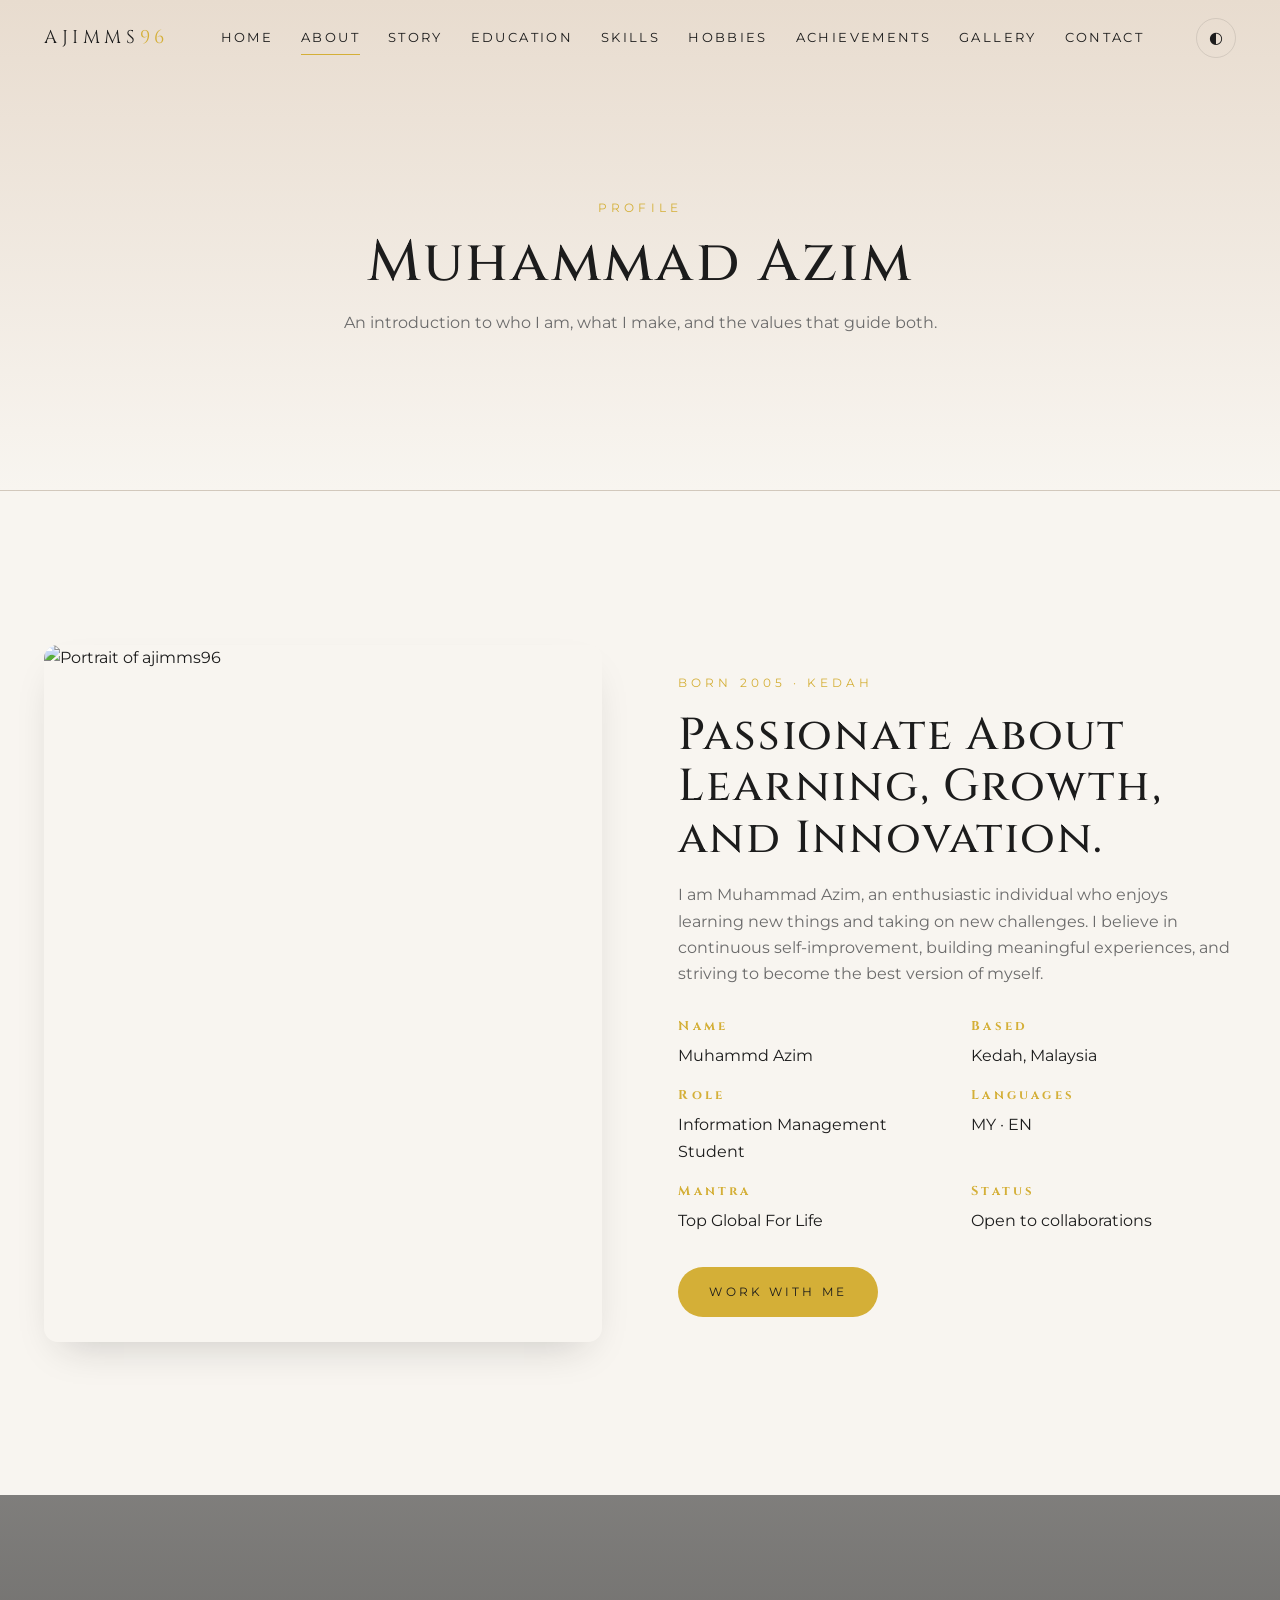
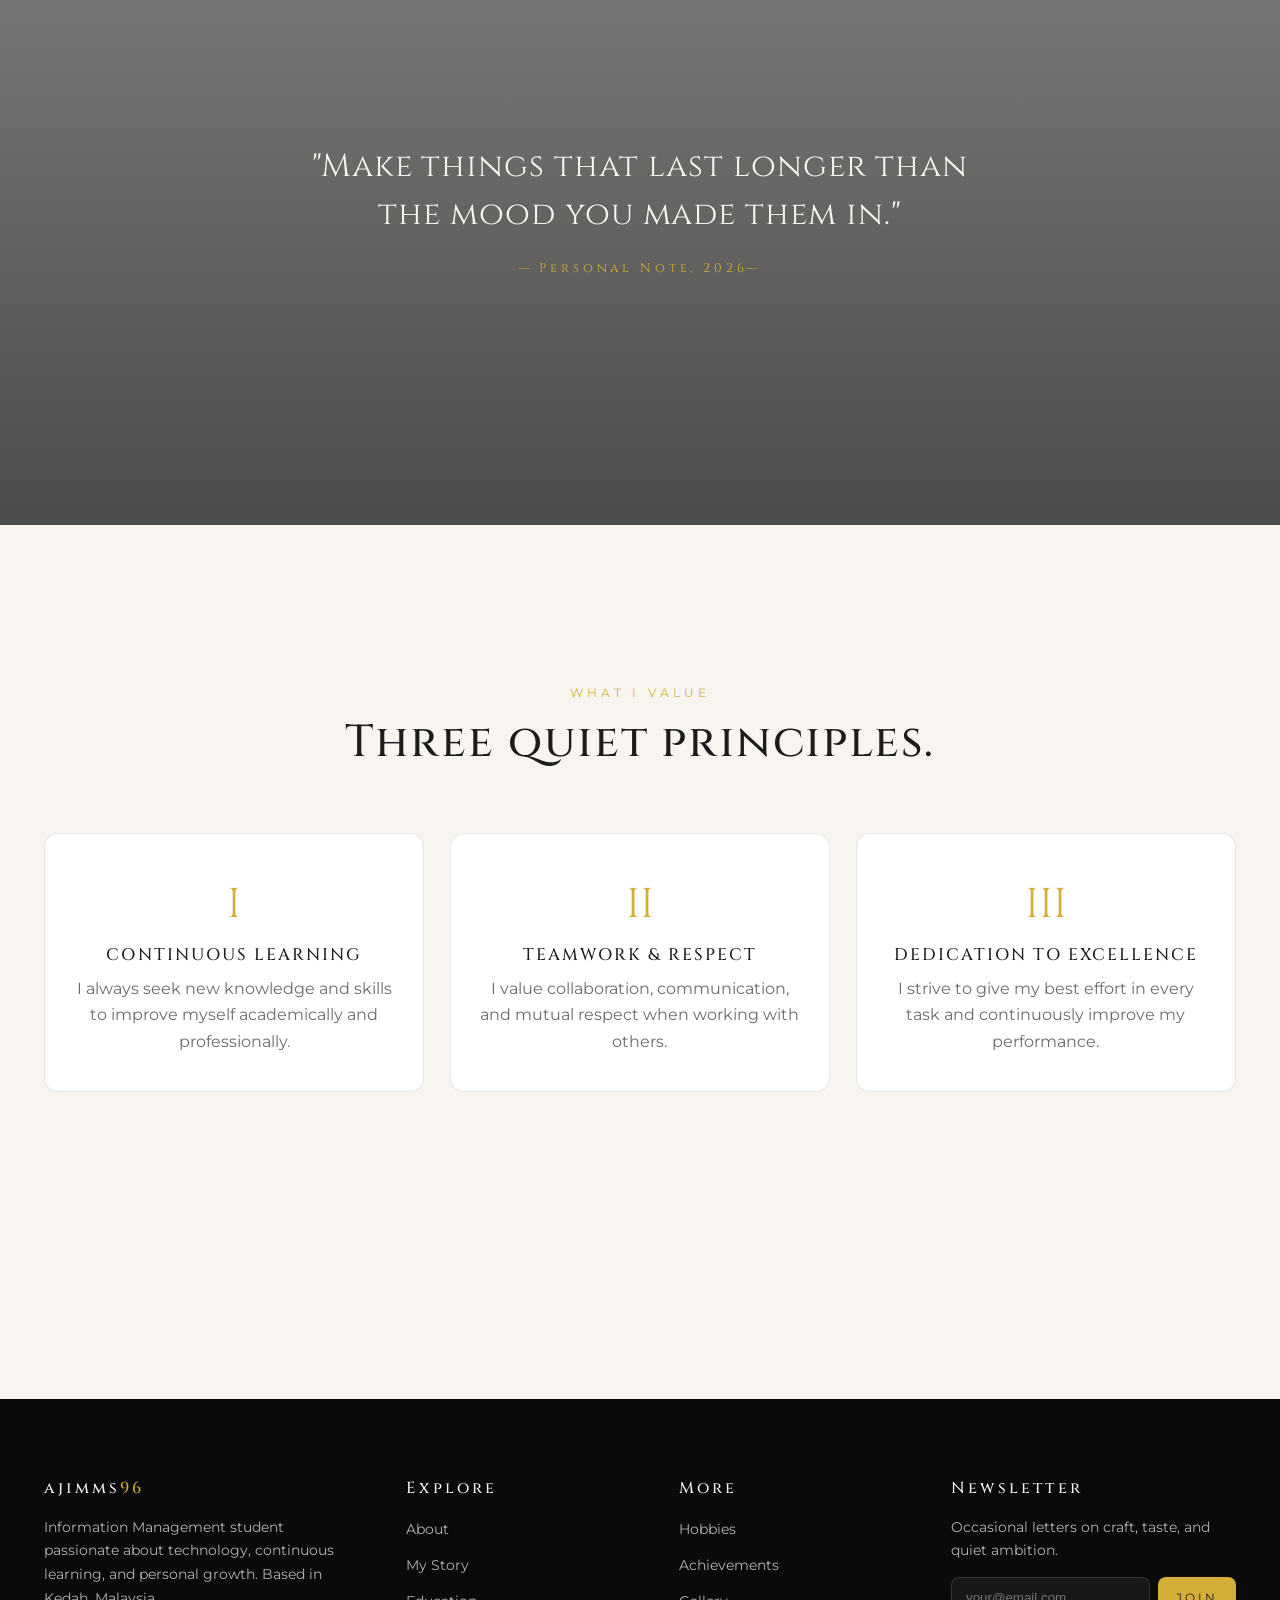
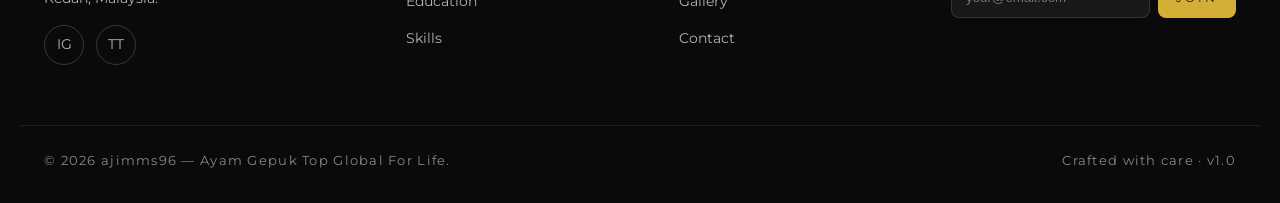
==== about.html @ d81eee27 "Add files via upload MUHAMMAD AZIM" ====
<!doctype html><html lang="en" data-theme="light"><head>
<meta charset="utf-8"/><meta name="viewport" content="width=device-width,initial-scale=1"/>
<title>About Me — ajimms96</title>
<meta name="description" content="Who I am, what I value, how I work — an introduction to ajimms96."/>
<link rel="preconnect" href="https://fonts.googleapis.com"/>
<link rel="preconnect" href="https://fonts.gstatic.com" crossorigin/>
<link href="https://fonts.googleapis.com/css2?family=Cinzel:wght@400;500;600&family=Montserrat:wght@300;400;500;600&display=swap" rel="stylesheet"/>
<link rel="stylesheet" href="css/style.css"/>
</head><body>
<nav class="nav" id="nav">
  <div class="nav__inner">
    <a class="brand" href="index.html">ajimms<span>96</span></a>
    <div class="nav__links" id="navLinks">
      <a href="index.html">Home</a>
      <a href="about.html">About</a>
      <a href="story.html">Story</a>
      <a href="education.html">Education</a>
      <a href="skills.html">Skills</a>
      <a href="hobbies.html">Hobbies</a>
      <a href="achievements.html">Achievements</a>
      <a href="gallery.html">Gallery</a>
      <a href="contact.html">Contact</a>
    </div>
    <div class="nav__actions">
      <button class="icon-btn" data-theme-toggle aria-label="Toggle theme">◐</button>
      <button class="icon-btn burger" id="burger" aria-label="Menu">☰</button>
    </div>
  </div>
</nav>
<script>document.getElementById('nav').classList.add('scrolled')</script>

<header class="page-header">
  <div class="container reveal">
    <span class="eyebrow">Profile</span>
    <h1>Muhammad Azim</h1>
    <p>An introduction to who I am, what I make, and the values that guide both.</p>
  </div>
</header>
<section class="section"><div class="container">
  <div class="split">
    <img src="C:\Users\USER\OneDrive\Desktop\ajimms96\ajimms96\ajim.jpeg.jpeg" alt="Portrait of ajimms96" class="reveal" data-anim="left"/>
    <div class="reveal" data-anim="right">
      <span class="eyebrow">Born 2005 · Kedah</span>
      <h2>Passionate About Learning, Growth, and Innovation.</h2>
      <p>I am Muhammad Azim, an enthusiastic individual who enjoys learning new things and taking on new challenges. I believe in continuous self-improvement, building meaningful experiences, and striving to become the best version of myself.</p>
      <div class="meta">
        <div><b>Name</b>Muhammd Azim</div>
        <div><b>Based</b>Kedah, Malaysia</div>
        <div><b>Role</b>Information Management Student</div>
        <div><b>Languages</b>MY · EN </div>
        <div><b>Mantra</b>Top Global For Life</div>
        <div><b>Status</b>Open to collaborations</div>
      </div>
      <div style="margin-top:32px"><a href="contact.html" class="btn btn--gold">Work with me</a></div>
    </div>
  </div>
</div></section>

<section class="parallax" style="background-image:url('https://picsum.photos/seed/about-quote/1920/1080')">
  <blockquote class="reveal">"Make things that last longer than the mood you made them in."<cite>— Personal Note, 2026—</cite></blockquote>
</section>

<section class="section"><div class="container">
  <div class="section-head reveal"><span class="eyebrow">What I Value</span><h2>Three quiet principles.</h2><span class="divider"></span></div>
  <div class="awards stagger">
    <div class="award reveal"><div class="num">I</div><h4>CONTINUOUS LEARNING</h4><p>I always seek new knowledge and skills to improve myself academically and professionally.</p></div>
    <div class="award reveal"><div class="num">II</div><h4>TEAMWORK & RESPECT</h4><p>I value collaboration, communication, and mutual respect when working with others.</p></div>
    <div class="award reveal"><div class="num">III</div><h4>DEDICATION TO EXCELLENCE</h4><p>I strive to give my best effort in every task and continuously improve my performance.</p></div>
  </div>
</div></section>

<div class="lightbox" aria-hidden="true">
  <button class="lightbox__close" aria-label="Close">×</button>
  <button class="lightbox__nav lightbox__prev" aria-label="Previous">‹</button>
  <img src="" alt="" />
  <button class="lightbox__nav lightbox__next" aria-label="Next">›</button>
</div>
<footer class="footer">
  <div class="container footer__grid">
    <div>
      <h4>ajimms<span style="color:var(--gold)">96</span></h4>
      <p>Information Management student passionate about technology,
continuous learning, and personal growth.
Based in Kedah, Malaysia.</p>
      <div class="socials">
         <a href="https://www.instagram.com/_.ajimmmss?igsh=OGRkMWRybTgwYWln&utm_source=qr"
   target="_blank"
   aria-label="Instagram">IG</a>
        <a href="https://www.tiktok.com/@_ajimms?_r=1&_t=ZS-974ecYvFNkf"
   target="_blank"
   aria-label="TikTok">TT</a>
      </div>
    </div>
    <div><h4>Explore</h4><ul>
      <li><a href="about.html">About</a></li><li><a href="story.html">My Story</a></li>
      <li><a href="education.html">Education</a></li><li><a href="skills.html">Skills</a></li>
    </ul></div>
    <div><h4>More</h4><ul>
      <li><a href="hobbies.html">Hobbies</a></li><li><a href="achievements.html">Achievements</a></li>
      <li><a href="gallery.html">Gallery</a></li><li><a href="contact.html">Contact</a></li>
    </ul></div>
    <div><h4>Newsletter</h4>
      <p>Occasional letters on craft, taste, and quiet ambition.</p>
      <form class="newsletter" onsubmit="return false">
        <input type="email" placeholder="your@email.com" required />
        <button type="submit">Join</button>
      </form>
    </div>
  </div>
  <div class="container footer__bottom">
    <span>© <span id="year"></span> ajimms96 — Ayam Gepuk Top Global For Life.</span>
    <span>Crafted with care · v1.0</span>
  </div>
</footer>
<button class="to-top" aria-label="Back to top">↑</button>
<script src="js/main.js"></script>
</body></html>
---- css/style.css ----
/* ============ ajimms96 — Luxury Minimalist Portfolio ============ */
:root {
  --charcoal: #1C1C1C;
  --ivory: #F8F5F0;
  --gold: #D4AF37;
  --gold-soft: #b8962e;
  --beige: #E8DCCF;
  --gray: #A8A8A8;

  --bg: var(--ivory);
  --surface: #ffffff;
  --text: var(--charcoal);
  --muted: #6b6b6b;
  --border: rgba(28,28,28,.10);
  --nav-bg: rgba(248,245,240,0);
  --nav-bg-solid: rgba(248,245,240,.92);

  --font-head: "Cinzel", "Playfair Display", Georgia, serif;
  --font-body: "Montserrat", "Helvetica Neue", Arial, sans-serif;

  --max: 1240px;
  --gap: clamp(16px, 2vw, 28px);
  --section-y: clamp(80px, 12vw, 160px);

  --shadow-sm: 0 4px 14px rgba(28,28,28,.06);
  --shadow-md: 0 18px 40px -18px rgba(28,28,28,.22);
  --radius: 14px;
  --ease: cubic-bezier(.22,.61,.36,1);
}

[data-theme="dark"] {
  --bg: #0E0E0E;
  --surface: #181818;
  --text: var(--ivory);
  --muted: #b4b4b4;
  --border: rgba(248,245,240,.10);
  --nav-bg: rgba(14,14,14,0);
  --nav-bg-solid: rgba(14,14,14,.85);
  --beige: #2a2520;
}

* { box-sizing: border-box; margin: 0; padding: 0; }
html { scroll-behavior: smooth; -webkit-text-size-adjust: 100%; }
body {
  font-family: var(--font-body);
  background: var(--bg);
  color: var(--text);
  line-height: 1.65;
  font-weight: 400;
  overflow-x: hidden;
  transition: background .4s var(--ease), color .4s var(--ease);
}
img { max-width: 100%; display: block; }
a { color: inherit; text-decoration: none; }
button { font: inherit; cursor: pointer; border: none; background: none; color: inherit; }

h1,h2,h3,h4 {
  font-family: var(--font-head);
  font-weight: 500;
  letter-spacing: .04em;
  line-height: 1.15;
}
h1 { font-size: clamp(2.4rem, 6vw, 4.8rem); }
h2 { font-size: clamp(1.8rem, 3.6vw, 2.8rem); }
h3 { font-size: 1.25rem; letter-spacing: .08em; }
p  { color: var(--muted); }

.container { max-width: var(--max); margin: 0 auto; padding: 0 24px; }

/* ============ Navigation ============ */
.nav {
  position: fixed; inset: 0 0 auto 0; z-index: 50;
  background: var(--nav-bg);
  backdrop-filter: blur(0);
  transition: background .35s var(--ease), backdrop-filter .35s var(--ease), border-color .35s;
  border-bottom: 1px solid transparent;
}
.nav.scrolled {
  background: var(--nav-bg-solid);
  backdrop-filter: blur(14px);
  border-bottom-color: var(--border);
}
.nav__inner {
  max-width: var(--max); margin: 0 auto;
  padding: 18px 24px;
  display: flex; align-items: center; justify-content: space-between; gap: 24px;
}
.brand {
  font-family: var(--font-head);
  font-size: 1.15rem; letter-spacing: .25em; text-transform: uppercase;
}
.brand span { color: var(--gold); }
.nav__links { display: flex; gap: 28px; align-items: center; }
.nav__links a {
  font-size: .82rem; letter-spacing: .18em; text-transform: uppercase;
  position: relative; padding: 6px 0; color: var(--text);
}
.nav__links a::after {
  content:""; position:absolute; left:0; bottom:0; height:1px; width:0;
  background: var(--gold); transition: width .35s var(--ease);
}
.nav__links a:hover::after,
.nav__links a.active::after { width: 100%; }

.nav__actions { display: flex; gap: 12px; align-items: center; }
.icon-btn {
  width: 40px; height: 40px; display: grid; place-items: center;
  border: 1px solid var(--border); border-radius: 999px;
  transition: border-color .25s, color .25s, transform .25s;
}
.icon-btn:hover { border-color: var(--gold); color: var(--gold); transform: translateY(-2px); }

.burger { display: none; }
@media (max-width: 880px) {
  .nav__links {
    position: fixed; inset: 70px 0 0 0; padding: 40px 24px;
    flex-direction: column; align-items: flex-start; gap: 22px;
    background: var(--nav-bg-solid); backdrop-filter: blur(16px);
    transform: translateX(100%); transition: transform .4s var(--ease);
  }
  .nav__links.open { transform: translateX(0); }
  .nav__links a { font-size: 1rem; }
  .burger { display: grid; }
}

/* ============ Hero ============ */
.hero {
  position: relative; min-height: 100vh;
  display: grid; place-items: center; text-align: center;
  isolation: isolate; overflow: hidden;
}
.hero__video {
  position: absolute; inset: 0; width: 100%; height: 100%;
  object-fit: cover; z-index: -2;
}
.hero__overlay {
  position: absolute; inset: 0; z-index: -1;
  background: linear-gradient(180deg, rgba(28,28,28,.55), rgba(28,28,28,.78));
}
.hero__content { padding: 0 24px; color: var(--ivory); max-width: 900px; }
.hero__eyebrow {
  font-family: var(--font-body); letter-spacing: .4em; font-size: .78rem;
  text-transform: uppercase; color: var(--gold); margin-bottom: 18px;
}
.hero h1 { color: var(--ivory); margin-bottom: 18px; }
.hero h1 em { font-style: normal; color: var(--gold); }
.hero__tag { color: rgba(248,245,240,.85); font-size: 1.05rem; letter-spacing: .12em; }
.hero__cta { margin-top: 38px; display: flex; gap: 14px; justify-content: center; flex-wrap: wrap; }

.btn {
  display: inline-flex; align-items: center; gap: 10px;
  padding: 14px 30px; border-radius: 999px;
  font-size: .78rem; letter-spacing: .25em; text-transform: uppercase;
  border: 1px solid transparent; transition: all .35s var(--ease);
}
.btn--gold { background: var(--gold); color: var(--charcoal); }
.btn--gold:hover { background: var(--gold-soft); transform: translateY(-2px); box-shadow: 0 14px 30px -10px rgba(212,175,55,.5); }
.btn--ghost { border-color: rgba(248,245,240,.5); color: var(--ivory); }
.btn--ghost:hover { border-color: var(--gold); color: var(--gold); }

.scroll-cue {
  position: absolute; bottom: 26px; left: 50%; transform: translateX(-50%);
  font-size: .7rem; letter-spacing: .3em; color: rgba(248,245,240,.7);
  display: flex; flex-direction: column; align-items: center; gap: 10px;
}
.scroll-cue::after {
  content:""; width: 1px; height: 38px; background: rgba(248,245,240,.5);
  animation: cue 1.8s ease-in-out infinite;
}
@keyframes cue { 0%,100%{transform:scaleY(.4);transform-origin:top;} 50%{transform:scaleY(1);} }

/* ============ Page header (inner pages) ============ */
.page-header {
  padding: calc(var(--section-y) + 40px) 0 var(--section-y);
  text-align: center;
  background: linear-gradient(180deg, var(--beige), var(--bg));
  border-bottom: 1px solid var(--border);
}
.page-header .eyebrow { color: var(--gold); }
.page-header h1 { font-size: clamp(2.2rem, 5vw, 3.6rem); margin: 10px 0 14px; }
.page-header p { max-width: 640px; margin: 0 auto; }

.eyebrow {
  font-family: var(--font-body); font-size: .72rem;
  letter-spacing: .35em; text-transform: uppercase; color: var(--gold);
}

/* ============ Section base ============ */
section.section { padding: var(--section-y) 0; }
.section-head { text-align: center; margin-bottom: 64px; }
.section-head h2 { margin: 12px 0 14px; }
.divider {
  width: 60px; height: 1px; background: var(--gold); margin: 16px auto;
}

/* ============ Bento Grid ============ */
.bento {
  display: grid;
  grid-template-columns: repeat(6, 1fr);
  grid-auto-rows: 180px;
  gap: var(--gap);
}
.bento .card {
  background: var(--surface);
  border: 1px solid var(--border);
  border-radius: var(--radius);
  padding: 32px;
  display: flex; flex-direction: column; justify-content: space-between;
  transition: transform .45s var(--ease), box-shadow .45s var(--ease), border-color .35s;
  position: relative; overflow: hidden;
}
.bento .card:hover { transform: translateY(-6px); box-shadow: var(--shadow-md); border-color: var(--gold); }
.card__num { font-family: var(--font-head); color: var(--gold); font-size: .85rem; letter-spacing: .3em; }
.card__title { font-family: var(--font-head); font-size: 1.4rem; margin-top: 10px; }
.card__text { margin-top: 12px; }

.card--a { grid-column: span 4; grid-row: span 2; }
.card--b { grid-column: span 2; grid-row: span 1; }
.card--c { grid-column: span 2; grid-row: span 1; }
.card--d { grid-column: span 3; grid-row: span 1; }
.card--e { grid-column: span 3; grid-row: span 1; }
.card--full { grid-column: span 6; grid-row: span 1; }

.card--image {
  background-size: cover; background-position: center;
  color: var(--ivory);
}
.card--image::before {
  content:""; position:absolute; inset:0;
  background: linear-gradient(180deg, rgba(28,28,28,.15), rgba(28,28,28,.75));
}
.card--image > * { position: relative; z-index: 1; }

@media (max-width: 880px) {
  .bento { grid-template-columns: repeat(2, 1fr); grid-auto-rows: 200px; }
  .bento .card { grid-column: span 2 !important; grid-row: span 1 !important; }
  .card--a { grid-row: span 2 !important; }
}

/* ============ Timeline (Story / Education) ============ */
.timeline { position: relative; max-width: 820px; margin: 0 auto; padding-left: 28px; }
.timeline::before {
  content:""; position:absolute; left: 6px; top: 6px; bottom: 6px;
  width: 1px; background: var(--border);
}
.timeline__item { position: relative; padding: 0 0 56px 36px; }
.timeline__item::before {
  content:""; position:absolute; left: -2px; top: 6px;
  width: 13px; height: 13px; border-radius: 50%;
  background: var(--gold); box-shadow: 0 0 0 4px var(--bg);
}
.timeline__year { color: var(--gold); font-size: .78rem; letter-spacing: .3em; text-transform: uppercase; }
.timeline__title { font-family: var(--font-head); font-size: 1.35rem; margin: 8px 0 8px; }

/* ============ Skills ============ */
.skills-grid {
  display: grid; gap: var(--gap);
  grid-template-columns: repeat(auto-fit, minmax(280px,1fr));
}
.skill {
  padding: 28px; border: 1px solid var(--border); border-radius: var(--radius);
  background: var(--surface); transition: border-color .3s, transform .3s;
}
.skill:hover { border-color: var(--gold); transform: translateY(-4px); }
.skill__head { display: flex; justify-content: space-between; align-items: baseline; margin-bottom: 14px; }
.skill__head h4 { font-family: var(--font-head); letter-spacing: .1em; font-size: 1.05rem; }
.skill__head span { color: var(--gold); font-size: .85rem; letter-spacing: .15em; }
.bar { height: 4px; background: var(--border); border-radius: 999px; overflow: hidden; }
.bar > i {
  display: block; height: 100%; width: 0;
  background: linear-gradient(90deg, var(--gold), var(--gold-soft));
  transition: width 1.4s var(--ease);
}

/* ============ Gallery ============ */
.gallery {
  display: grid; gap: 14px;
  grid-template-columns: repeat(4, 1fr);
  grid-auto-rows: 220px;
}
.gallery figure {
  overflow: hidden; border-radius: var(--radius); cursor: pointer;
  position: relative; background: var(--beige);
}
.gallery figure img {
  width: 100%; height: 100%; object-fit: cover;
  transition: transform 1s var(--ease), filter .5s;
}
.gallery figure:hover img { transform: scale(1.08); filter: brightness(.85); }
.gallery figure::after {
  content: "VIEW"; position: absolute; inset: 0;
  display: grid; place-items: center;
  color: var(--ivory); font-size: .75rem; letter-spacing: .4em;
  opacity: 0; transition: opacity .35s; pointer-events: none;
}
.gallery figure:hover::after { opacity: 1; }
.gallery .tall { grid-row: span 2; }
.gallery .wide { grid-column: span 2; }
@media (max-width: 720px) {
  .gallery { grid-template-columns: repeat(2, 1fr); }
  .gallery .wide, .gallery .tall { grid-column: span 1; grid-row: span 1; }
}

/* ============ Lightbox ============ */
.lightbox {
  position: fixed; inset: 0; background: rgba(14,14,14,.92);
  display: none; place-items: center; z-index: 100; padding: 24px;
}
.lightbox.open { display: grid; }
.lightbox img { max-width: 92vw; max-height: 86vh; border-radius: 8px; box-shadow: var(--shadow-md); }
.lightbox__close {
  position: absolute; top: 22px; right: 26px; color: var(--ivory);
  font-size: 1.8rem; line-height: 1;
}
.lightbox__nav {
  position: absolute; top: 50%; transform: translateY(-50%);
  font-size: 2rem; color: var(--ivory); padding: 12px 18px;
  background: rgba(248,245,240,.08); border-radius: 999px;
  transition: background .25s;
}
.lightbox__nav:hover { background: rgba(212,175,55,.25); }
.lightbox__prev { left: 24px; }
.lightbox__next { right: 24px; }

/* ============ Parallax band ============ */
.parallax {
  min-height: 70vh; position: relative;
  background-attachment: fixed; background-size: cover; background-position: center;
  display: grid; place-items: center; text-align: center; color: var(--ivory);
  isolation: isolate;
}
.parallax::before {
  content:""; position:absolute; inset:0; z-index:-1;
  background: linear-gradient(180deg, rgba(28,28,28,.55), rgba(28,28,28,.78));
}
.parallax blockquote {
  max-width: 760px; padding: 0 24px;
  font-family: var(--font-head); font-size: clamp(1.4rem, 2.6vw, 2rem);
  line-height: 1.5; letter-spacing: .03em;
}
.parallax cite { display: block; margin-top: 20px; color: var(--gold); font-style: normal; letter-spacing: .3em; font-size: .8rem; }

/* ============ About split ============ */
.split { display: grid; grid-template-columns: 1fr 1fr; gap: clamp(32px, 6vw, 80px); align-items: center; }
.split img { border-radius: var(--radius); box-shadow: var(--shadow-md); aspect-ratio: 4/5; object-fit: cover; }
.split h2 { margin: 14px 0 18px; }
.split .meta { display: grid; grid-template-columns: 1fr 1fr; gap: 16px 28px; margin-top: 28px; }
.split .meta div b { display: block; color: var(--gold); font-family: var(--font-head); font-size: .8rem; letter-spacing: .25em; margin-bottom: 6px; }
@media (max-width: 820px) { .split { grid-template-columns: 1fr; } }

/* ============ Achievements ============ */
.awards { display: grid; gap: var(--gap); grid-template-columns: repeat(auto-fit, minmax(260px,1fr)); }
.award {
  padding: 36px 28px; text-align: center;
  border: 1px solid var(--border); border-radius: var(--radius); background: var(--surface);
  transition: border-color .3s, transform .3s;
}
.award:hover { border-color: var(--gold); transform: translateY(-4px); }
.award .num { font-family: var(--font-head); color: var(--gold); font-size: 2.6rem; }
.award h4 { font-family: var(--font-head); letter-spacing: .12em; margin: 8px 0 10px; font-size: 1.05rem; }

/* ============ Contact ============ */
.contact-grid { display: grid; grid-template-columns: 1fr 1fr; gap: 48px; }
@media (max-width: 820px) { .contact-grid { grid-template-columns: 1fr; } }
.form { display: grid; gap: 18px; }
.form input, .form textarea {
  width: 100%; padding: 16px 18px; background: transparent;
  border: 1px solid var(--border); border-radius: 10px; color: var(--text);
  font-family: var(--font-body); font-size: .95rem;
  transition: border-color .25s;
}
.form input:focus, .form textarea:focus { outline: none; border-color: var(--gold); }
.form textarea { min-height: 160px; resize: vertical; }
.info-list { display: grid; gap: 22px; }
.info-list div b { display: block; color: var(--gold); font-family: var(--font-head); letter-spacing: .25em; font-size: .8rem; margin-bottom: 4px; }
.map { margin-top: 36px; border-radius: var(--radius); overflow: hidden; border: 1px solid var(--border); }
.map iframe { width: 100%; height: 320px; border: 0; display: block; filter: saturate(.85); }

/* ============ Footer ============ */
.footer {
  background: #0a0a0a; color: #ddd; padding: 80px 0 32px; margin-top: var(--section-y);
}
.footer h4 { font-family: var(--font-head); color: var(--ivory); margin-bottom: 18px; letter-spacing: .2em; font-size: 1rem; }
.footer__grid { display: grid; gap: 48px; grid-template-columns: 1.4fr 1fr 1fr 1.2fr; }
@media (max-width: 820px) { .footer__grid { grid-template-columns: 1fr 1fr; } }
@media (max-width: 520px) { .footer__grid { grid-template-columns: 1fr; } }
.footer p, .footer a { color: #b3b3b3; font-size: .9rem; }
.footer a:hover { color: var(--gold); }
.footer ul { list-style: none; display: grid; gap: 10px; }
.newsletter { display: flex; gap: 8px; margin-top: 14px; }
.newsletter input {
  flex: 1; padding: 12px 14px; background: rgba(255,255,255,.06);
  border: 1px solid rgba(255,255,255,.12); border-radius: 8px; color: var(--ivory);
}
.newsletter input:focus { outline: none; border-color: var(--gold); }
.newsletter button {
  padding: 0 18px; background: var(--gold); color: var(--charcoal);
  border-radius: 8px; font-size: .75rem; letter-spacing: .25em; text-transform: uppercase;
  transition: background .25s;
}
.newsletter button:hover { background: var(--gold-soft); }
.socials { display: flex; gap: 12px; margin-top: 14px; }
.socials a {
  width: 40px; height: 40px; display: grid; place-items: center;
  border: 1px solid rgba(255,255,255,.18); border-radius: 999px;
  transition: all .3s;
}
.socials a:hover { background: var(--gold); color: var(--charcoal); border-color: var(--gold); }
.footer__bottom {
  margin-top: 60px; padding-top: 24px; border-top: 1px solid rgba(255,255,255,.08);
  display: flex; justify-content: space-between; gap: 16px; flex-wrap: wrap;
  font-size: .8rem; color: #888; letter-spacing: .1em;
}

/* ============ Back to top ============ */
.to-top {
  position: fixed; bottom: 28px; right: 28px; z-index: 60;
  width: 46px; height: 46px; border-radius: 999px;
  background: var(--gold); color: var(--charcoal);
  display: grid; place-items: center;
  opacity: 0; pointer-events: none; transform: translateY(20px);
  transition: all .35s var(--ease);
  box-shadow: var(--shadow-md);
}
.to-top.show { opacity: 1; pointer-events: auto; transform: translateY(0); }
.to-top:hover { background: var(--gold-soft); }

/* ============ Reveal animations ============ */
.reveal { opacity: 0; transform: translateY(28px); transition: opacity .9s var(--ease), transform .9s var(--ease); }
.reveal.in { opacity: 1; transform: none; }
.reveal[data-anim="scale"] { transform: scale(.94); }
.reveal[data-anim="scale"].in { transform: none; }
.reveal[data-anim="left"]  { transform: translateX(-32px); }
.reveal[data-anim="right"] { transform: translateX(32px); }
.reveal[data-anim="left"].in,
.reveal[data-anim="right"].in { transform: none; }

@media (prefers-reduced-motion: reduce) {
  *, *::before, *::after { animation: none !important; transition: none !important; }
  .reveal { opacity: 1 !important; transform: none !important; }
}
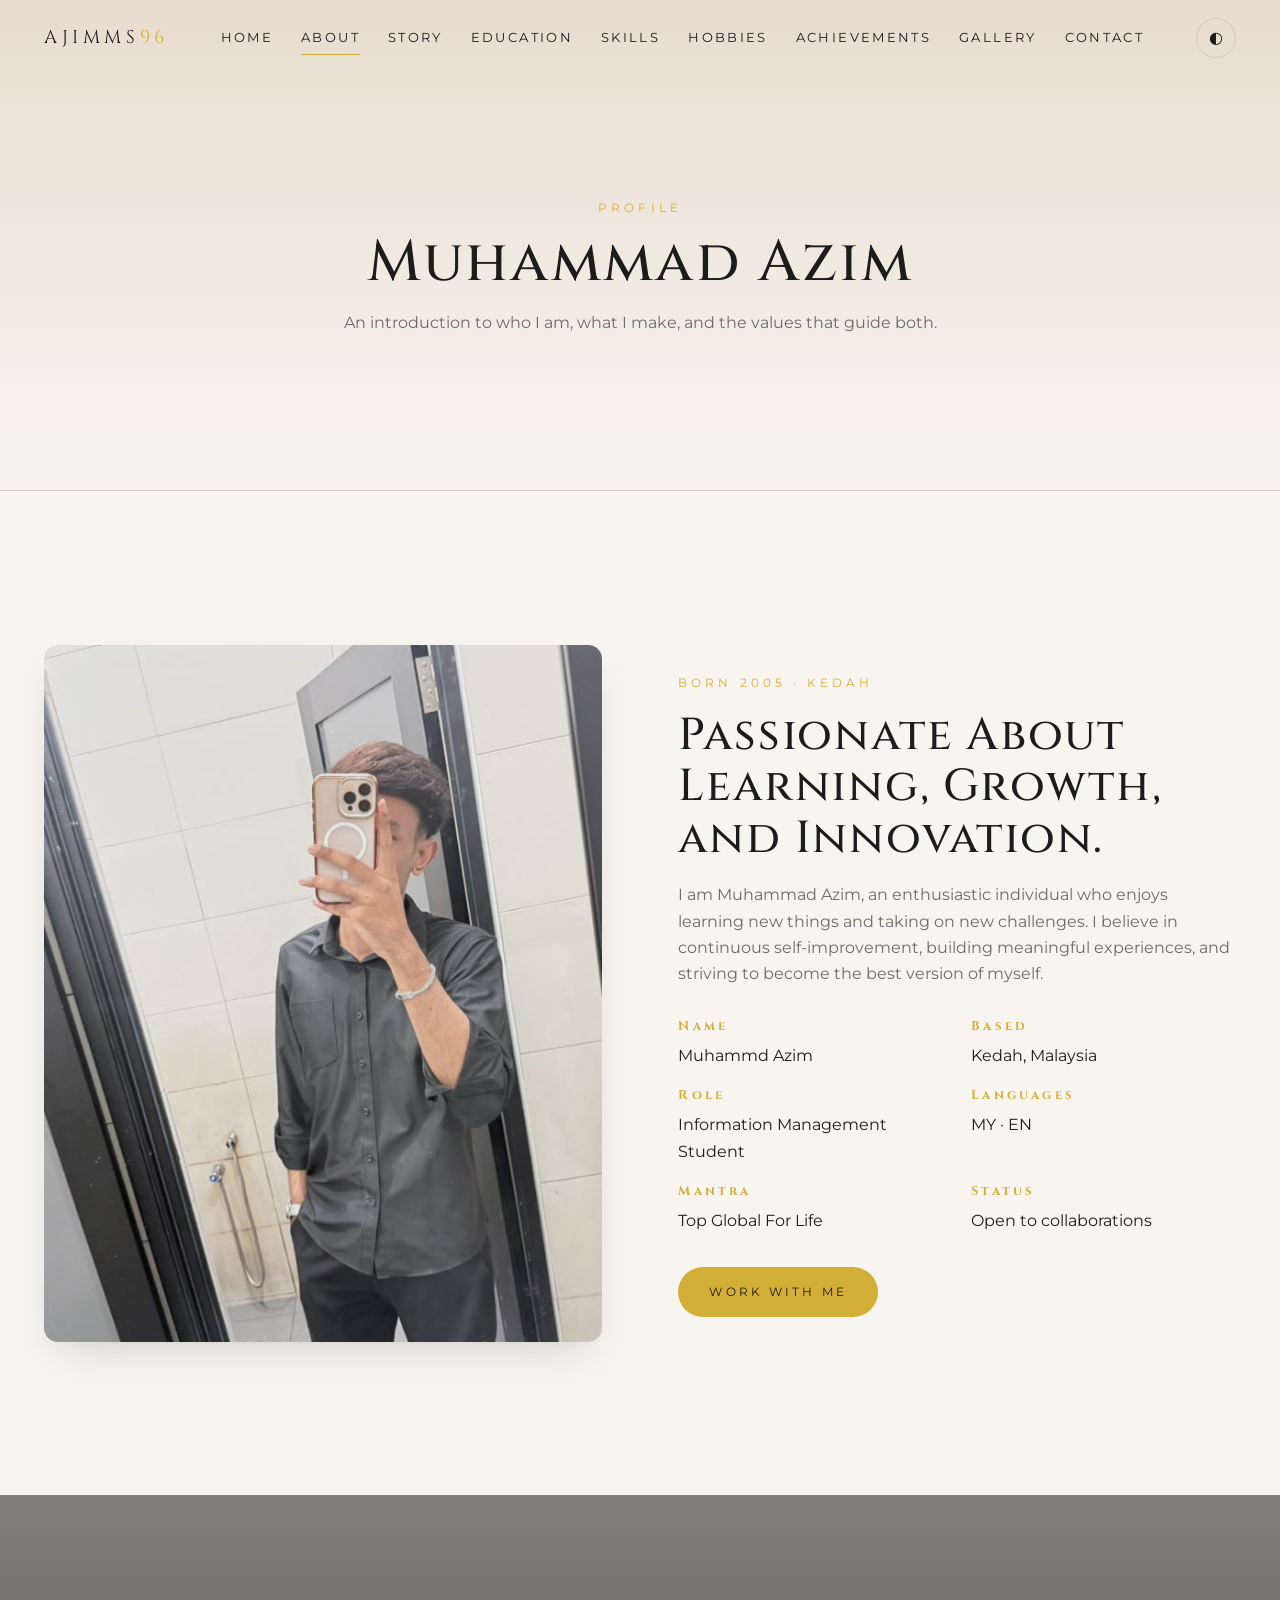
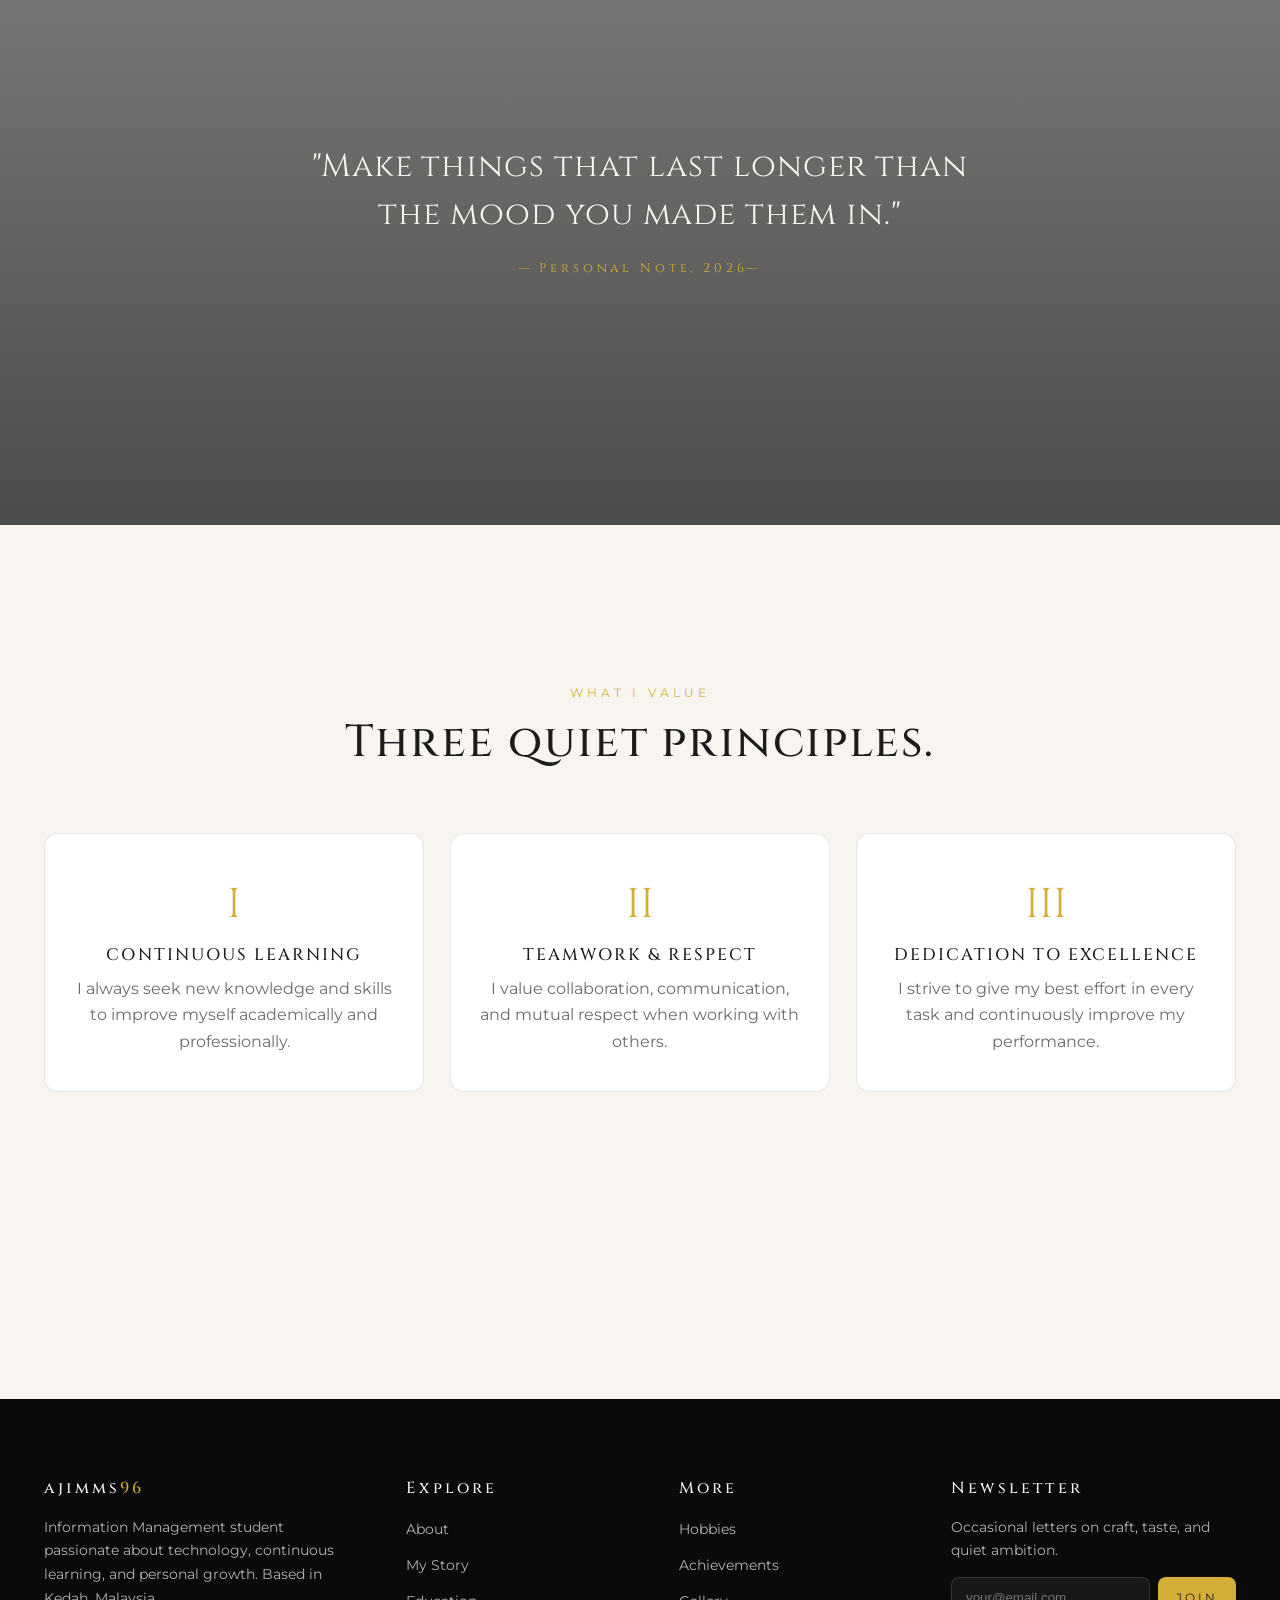
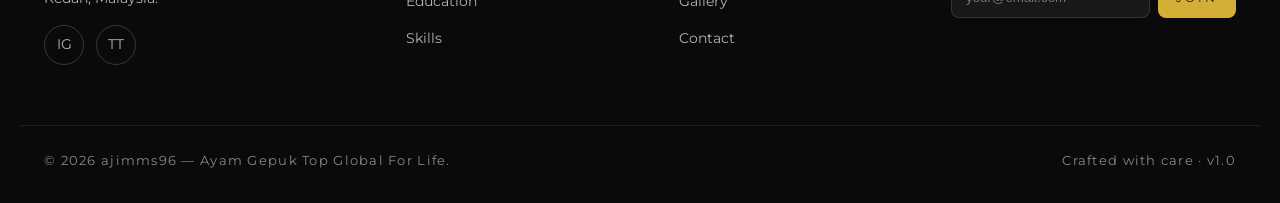
==== commit 89f73470: "Update about.html" ====
--- a/about.html
+++ b/about.html
@@ -38,7 +38,7 @@
 </header>
 <section class="section"><div class="container">
   <div class="split">
-    <img src="C:\Users\USER\OneDrive\Desktop\ajimms96\ajimms96\ajim.jpeg.jpeg" alt="Portrait of ajimms96" class="reveal" data-anim="left"/>
+    <img src="ajim.jpeg.jpeg" alt="Portrait of ajimms96" class="reveal" data-anim="left"/>
     <div class="reveal" data-anim="right">
       <span class="eyebrow">Born 2005 · Kedah</span>
       <h2>Passionate About Learning, Growth, and Innovation.</h2>
@@ -114,4 +114,4 @@
 </footer>
 <button class="to-top" aria-label="Back to top">↑</button>
 <script src="js/main.js"></script>
-</body></html>+</body></html>
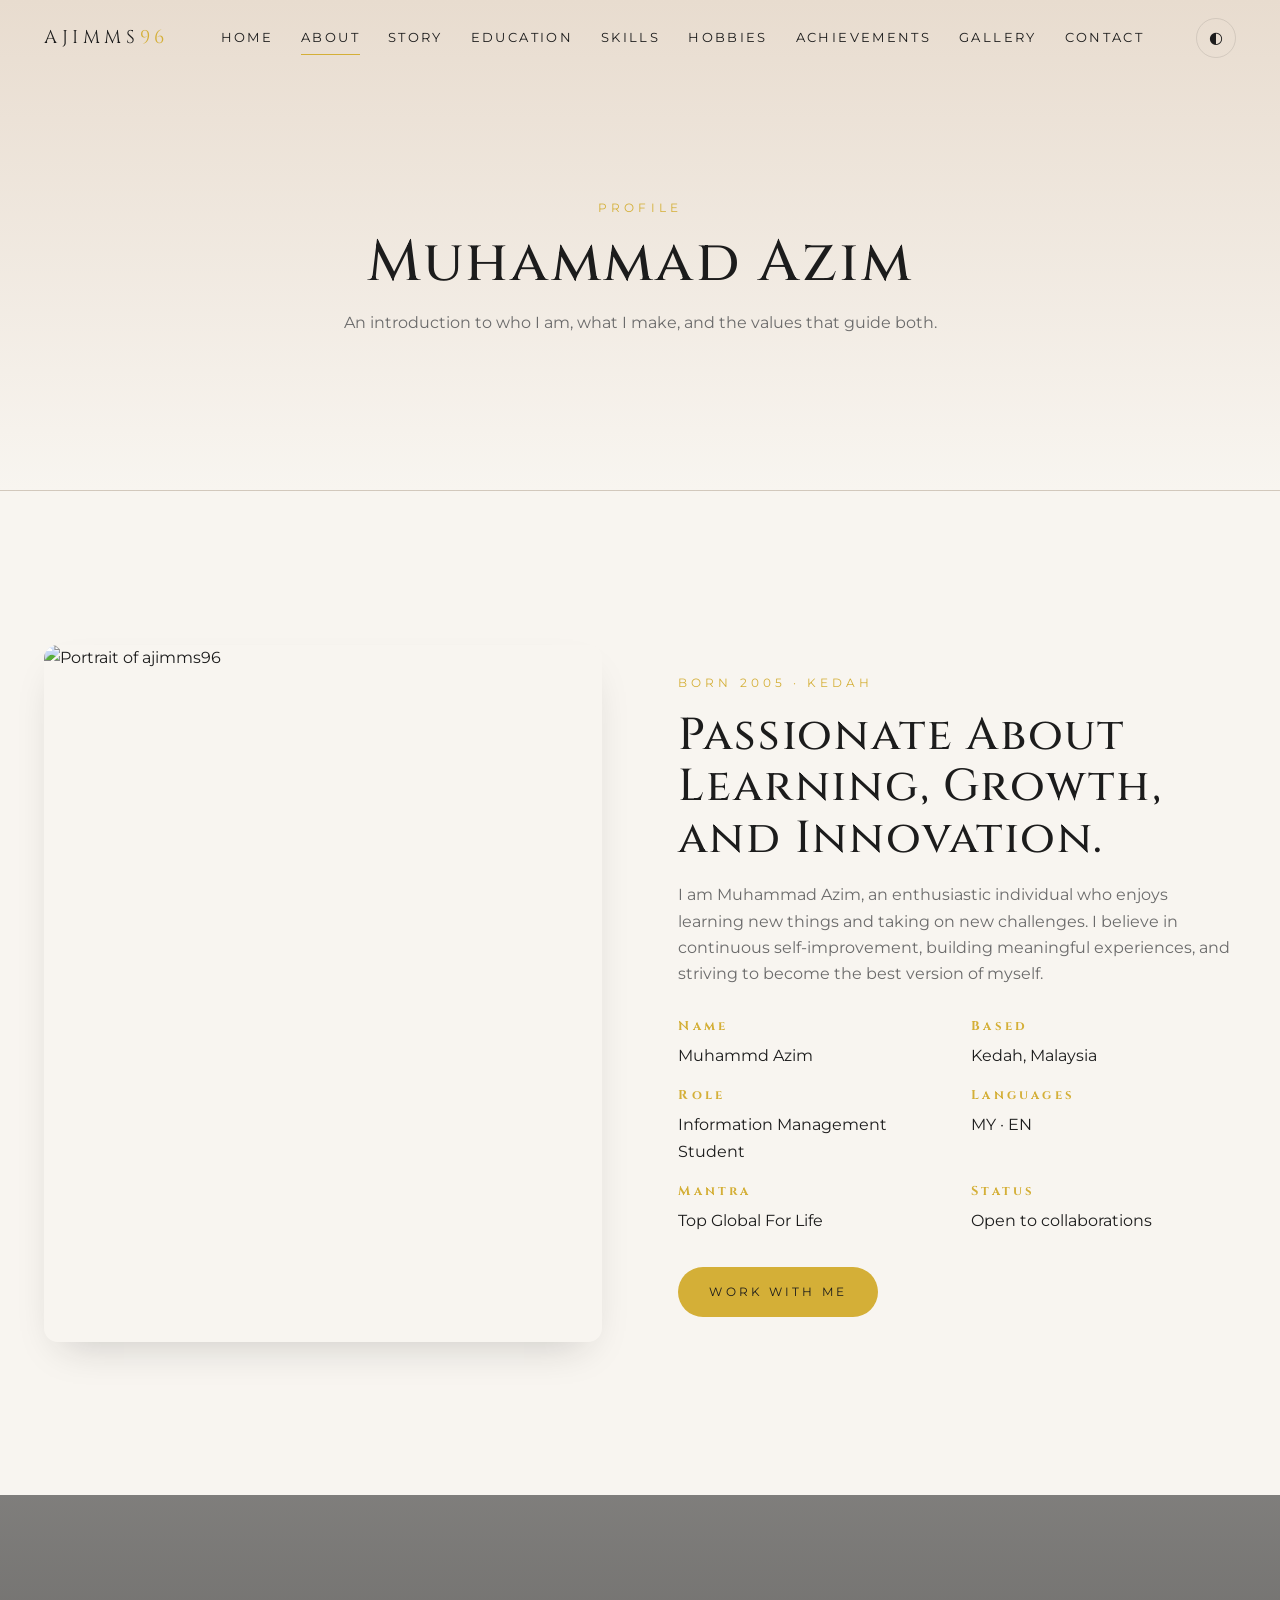
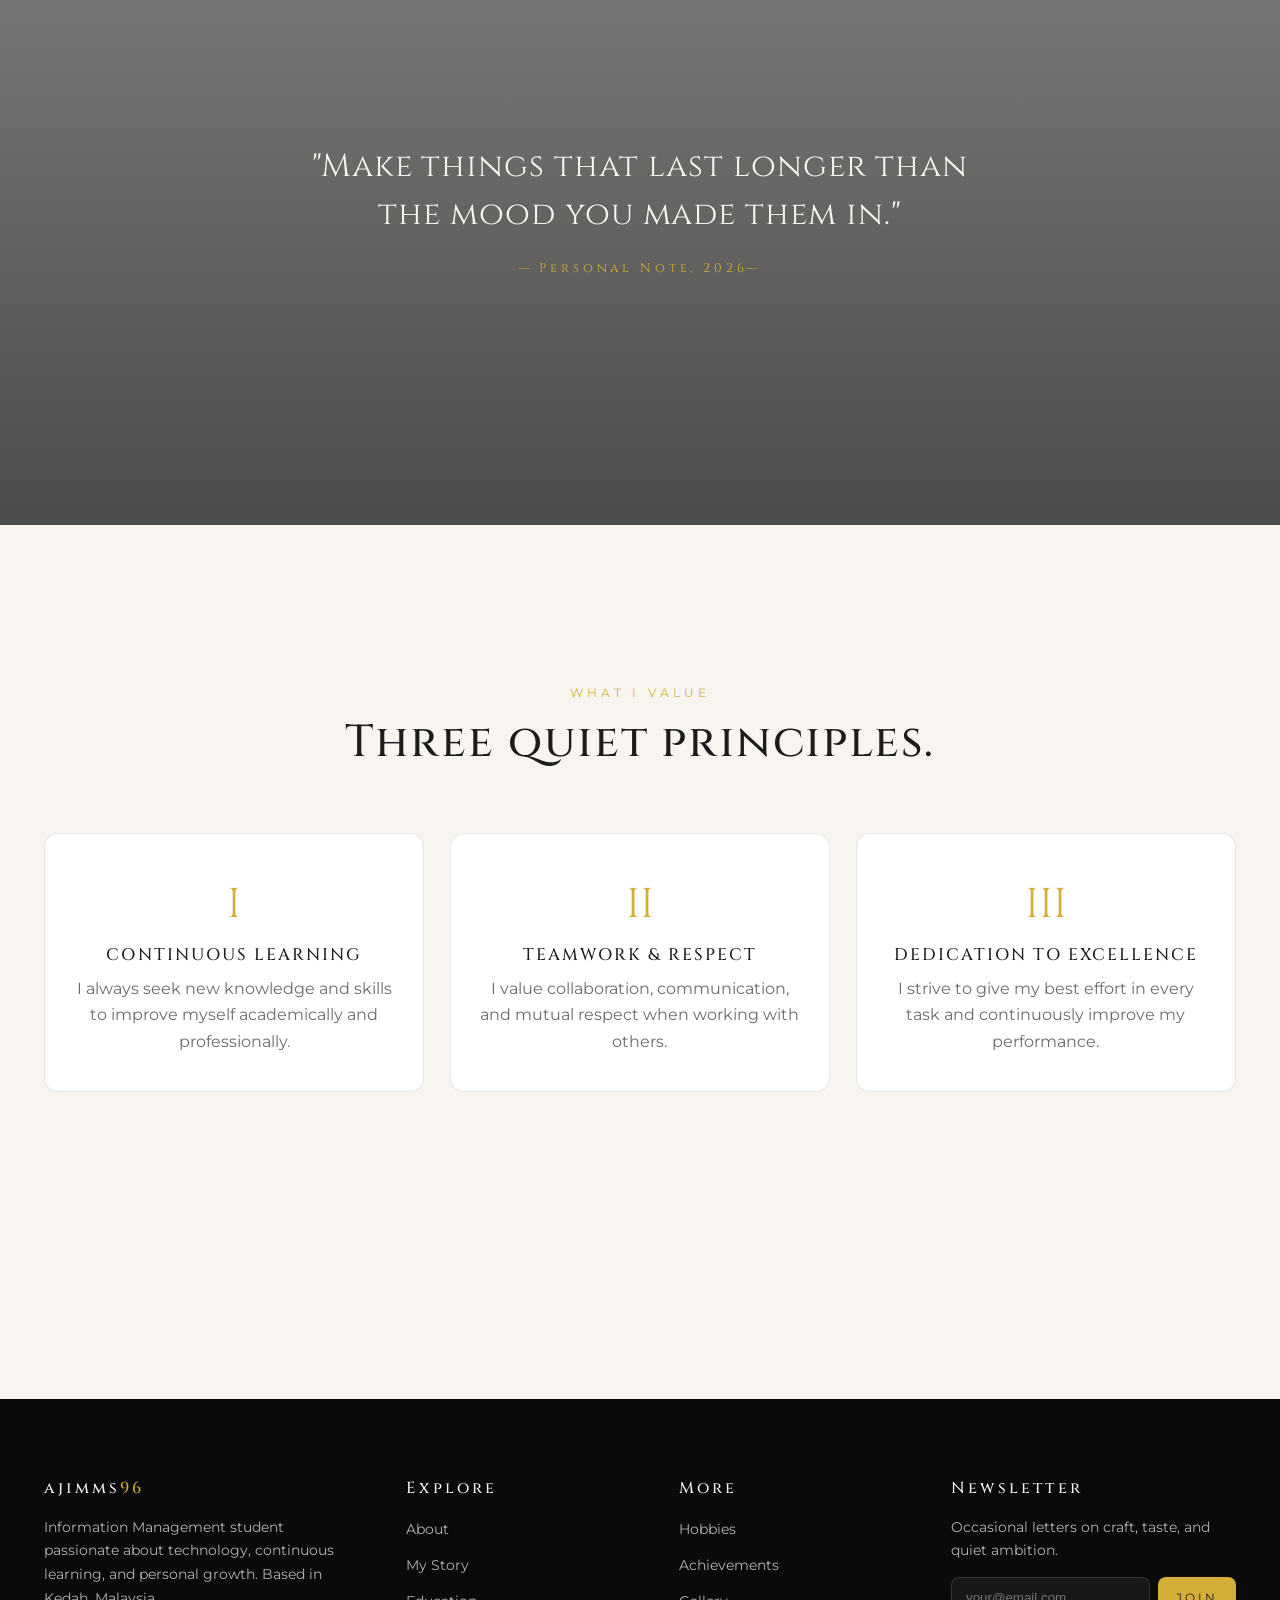
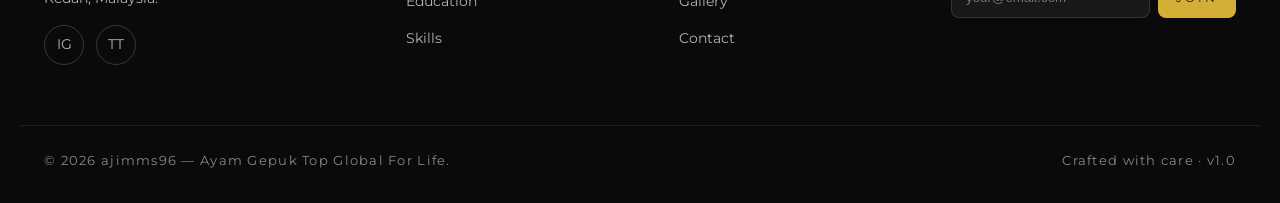
==== commit 952f2380: "Update image source for ajimms96 portrait" ====
--- a/about.html
+++ b/about.html
@@ -38,7 +38,7 @@
 </header>
 <section class="section"><div class="container">
   <div class="split">
-    <img src="ajim.jpeg.jpeg" alt="Portrait of ajimms96" class="reveal" data-anim="left"/>
+    <img src="ajim 1.jpeg" alt="Portrait of ajimms96" class="reveal" data-anim="left"/>
     <div class="reveal" data-anim="right">
       <span class="eyebrow">Born 2005 · Kedah</span>
       <h2>Passionate About Learning, Growth, and Innovation.</h2>
